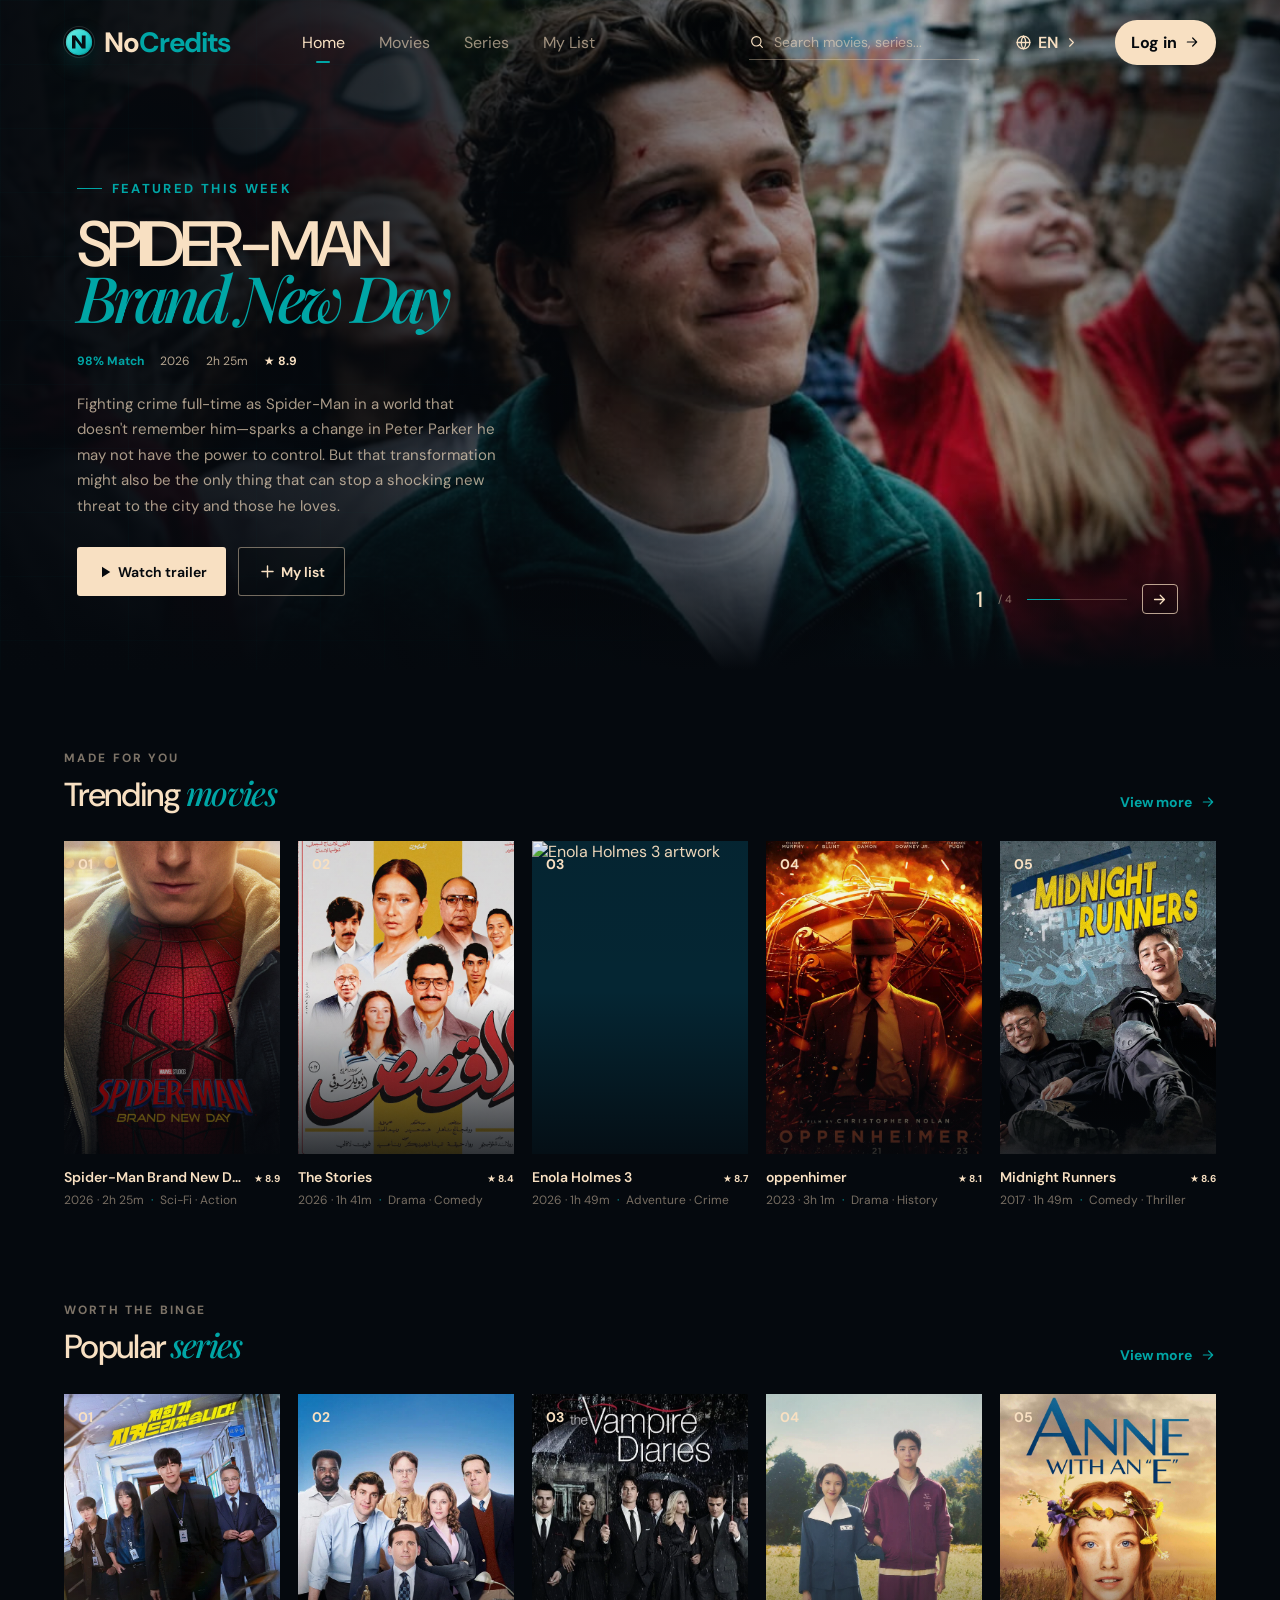
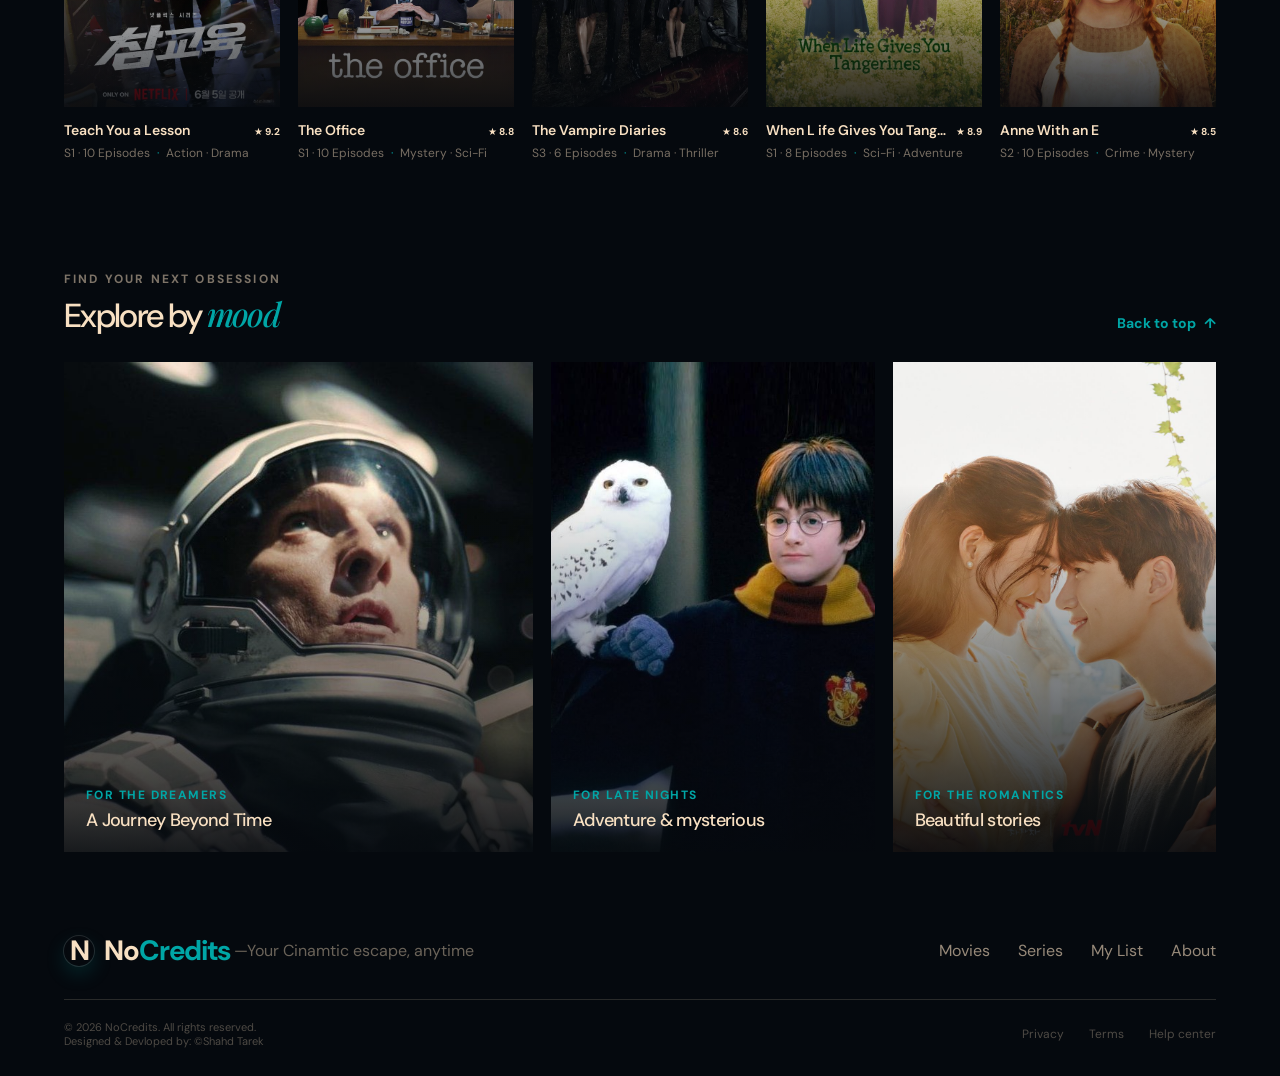
==== index.html @ e57b6f2c "Add files via upload" ====
<!doctype html>
<html lang="en">
  <head>
    <meta charset="UTF-8" />
    <meta name="viewport" content="width=device-width, initial-scale=1.0" />
    <meta name="description" content="NoCredits — your home for unforgettable movies and series." />
    <title>NoCredits — Watch what moves you</title>
    <link rel="icon" href="data:image/svg+xml,%3Csvg xmlns='http://www.w3.org/2000/svg' viewBox='0 0 64 64'%3E%3Ccircle cx='32' cy='32' r='30' fill='%2300a6a6'/%3E%3Cpath d='M20 45V19h8l8 13V19h8v26h-8l-8-13v13z' fill='%2305090e'/%3E%3C/svg%3E" />
    <link rel="stylesheet" href="style.css" />
    
</head>
  <body>
    
    <header class="site-header" id="siteHeader">
      <div class="header-inner">
        <a class="brand" href="#top" aria-label="NoCredits home">
          <span class="brand-mark" aria-hidden="true">
            <svg viewBox="0 0 64 64" role="img" aria-label="NoCredits logo">
              <defs>
                <linearGradient id="brandGlow" x1="0%" x2="100%" y1="0%" y2="100%">
                  <stop offset="0%" stop-color="#77f3e5"/>
                  <stop offset="55%" stop-color="#29d1d1"/>
                  <stop offset="100%" stop-color="#00a6a6"/>
                </linearGradient>
              </defs>
              <circle cx="32" cy="32" r="28" fill="url(#brandGlow)"/>
              <path d="M17 46V18h7.5l13.5 18.5V18H46v28h-7.8L24.5 27.5V46H17Z" fill="#051015"/>
            </svg>
          </span>
          <span class="brand-name">No<span>Credits</span></span>
        </a>
          <nav class="main-nav" id="mainNav" aria-label="Main navigation">
             <a class="nav-link active" href="index.html">Home</a>
            <a class="nav-link" href="movies.html">Movies</a>
            <a class="nav-link" href="./Series Project/series.html">Series</a>
              <a class="nav-link" href="my-list.html">My List</a>
             </nav>
        <div class="header-actions">
          <label class="search-box">
            <span class="search-icon" aria-hidden="true">
              <svg width="18" height="18" viewBox="0 0 24 24" fill="none" stroke="currentColor" stroke-width="1.8" stroke-linecap="round" stroke-linejoin="round">
                <circle cx="11" cy="11" r="7"></circle>
                <path d="m20 20-4-4"></path>
              </svg>
            </span>
            <input id="searchInput" type="search" placeholder="Search movies, series..." aria-label="Search movies and series" />
          </label>
          <div class="language-picker" id="languagePicker">
            <button class="language-button" id="languageButton" aria-label="Choose language" aria-expanded="false">
              <svg width="17" height="17" viewBox="0 0 24 24" fill="none" stroke="currentColor" stroke-width="1.8" stroke-linecap="round" stroke-linejoin="round">
                <circle cx="12" cy="12" r="9"></circle>
                <path d="M3 12h18M12 3a14 14 0 0 1 0 18M12 3a14 14 0 0 0 0 18"></path>
              </svg>
              <span id="selectedLanguage">EN</span>
              <svg width="15" height="15" viewBox="0 0 24 24" fill="none" stroke="currentColor" stroke-width="1.8" stroke-linecap="round" stroke-linejoin="round">
                <path d="m9 18 6-6-6-6"></path>
              </svg>
            </button>
            <ul class="language-menu" id="languageMenu" aria-label="Language options">
              <li><button class="language-option" type="button" data-lang="ar">العربية</button></li>
              <li><button class="language-option active" type="button" data-lang="en">English</button></li>
              <li><button class="language-option" type="button" data-lang="fr">Français</button></li>
            </ul>
          </div>
          <button class="login-button" id="loginButton">
            Log in
            <svg width="16" height="16" viewBox="0 0 24 24" fill="none" stroke="currentColor" stroke-width="1.8" stroke-linecap="round" stroke-linejoin="round">
              <path d="M5 12h14M13 6l6 6-6 6"></path>
            </svg>
          </button>
          <button class="menu-button" id="menuButton" aria-label="Open menu" aria-expanded="false">
            <svg width="23" height="23" viewBox="0 0 24 24" fill="none" stroke="currentColor" stroke-width="1.8" stroke-linecap="round" stroke-linejoin="round">
              <path d="M4 7h16M4 12h16M4 17h16"></path>
            </svg>
          </button>
        </div>
      </div>
    </header>




  

    <main id="top">
      <section class="hero" aria-label="Featured title">
        <img class="hero-image" src="9cfc95c79aabf78e9229b2271e0ae1a6.jpg" alt="peter parker" />
        <div class="hero-overlay"></div>
        <div class="hero-grid"></div>

        <div class="hero-content">
          <div class="eyebrow">
            <span class="eyebrow-line"></span>
            Featured this week
          </div>
          <h1 class="hero-title">SPIDER-MAN<br /><em>Brand New Day</em></h1>
          <div class="hero-meta">
            <span class="match">98% Match</span>
            <span>2026</span>
            <span>2h 25m</span>
            <span class="rating">★ 8.9</span>
          </div>
          <p class="hero-description">
            Fighting crime full-time as Spider-Man in a world that doesn't remember him—sparks a change in Peter Parker 
            he may not have the power to control. But that transformation might also be the only thing that can stop a shocking new threat to the city and those he loves.
          </p>
          <div class="hero-actions">
            <button class="primary-button" data-action="play" data-title="The Last Horizon">
              <svg width="18" height="18" viewBox="0 0 24 24" fill="currentColor" stroke="none"><path d="m8 5 11 7-11 7V5Z"></path></svg>
              Watch trailer
            </button>
            <button class="secondary-button" data-action="add" data-title="Spider-Man Brand New Day">
              <svg width="19" height="19" viewBox="0 0 24 24" fill="none" stroke="currentColor" stroke-width="1.8" stroke-linecap="round"><path d="M12 5v14M5 12h14"></path></svg>
              My list
            </button>
          </div>
        </div>
        <div class="hero-counter">
          <strong>1</strong>
          <span>/ 4</span>
          <div class="counter-line"><i></i></div>
          <button id="heroNext" aria-label="Scroll to next section">
            <svg width="17" height="17" viewBox="0 0 24 24" fill="none" stroke="currentColor" stroke-width="1.8" stroke-linecap="round" stroke-linejoin="round"><path d="M5 12h14M13 6l6 6-6 6"></path></svg>
          </button>
        </div>
      </section>




      <!-- trending movies section -->
      <section class="content-section" id="movies">
        <div class="section-heading">
          <div>
            <span class="section-kicker">Made for you</span>
            <h2 class="section-title">Trending <em>movies</em></h2>
          </div>
         <a class="see-all" href="movies.html">
        <span>View more</span>
        <svg width="16" height="16" viewBox="0 0 24 24" fill="none" stroke="currentColor" stroke-width="1.8" stroke-linecap="round" stroke-linejoin="round">
        <path d="M5 12h14M13 6l6 6-6 6"></path>
         </svg>
         </a>
        </div>
        <div class="media-grid" id="moviesGrid"></div>
      </section>






      
      <!-- popular series section -->
      <section class="content-section series-section" id="series">
        <div class="section-heading">
          <div>
            <span class="section-kicker">Worth the binge</span>
            <h2 class="section-title">Popular <em>series</em></h2>
          </div>
          <a class="see-all view-more-button" href="./Series Project/series.html" data-target="seriesGrid" aria-expanded="false">
            <span>View more</span>
            <svg width="16" height="16" viewBox="0 0 24 24" fill="none" stroke="currentColor" stroke-width="1.8" stroke-linecap="round" stroke-linejoin="round"><path d="M5 12h14M13 6l6 6-6 6"></path></svg>
          </a>
        </div>
        <div class="media-grid" id="seriesGrid"></div>
      </section>







      <!-- explore section -->
      <section class="discover-section" id="discover">
        <div class="section-heading">
          <div>
            <span class="section-kicker">Find your next obsession</span>
            <h2 class="section-title">Explore by <em>mood</em></h2>
          </div>
          <a href="#top" class="see-all">Back to top <span aria-hidden="true">↑</span></a>
        </div>
        <div class="mood-grid">
          <a class="mood-card mood-card-wide" href="#movies">
            <img src="matthieow.jpg" alt="A vast cinematic desert landscape" loading="lazy" />
            <span class="mood-overlay"></span>
            <span class="mood-copy"><small>For the dreamers</small><strong>A Journey Beyond Time</strong></span>
          </a>
          <a class="mood-card" href="#series">
            <img src="harry potter.jpg" alt="Rainy city street at night" loading="lazy" />
            <span class="mood-overlay"></span>
            <span class="mood-copy"><small>For late nights</small><strong>Adventure & mysterious</strong></span>
          </a>
          <a class="mood-card" href="#movies">
            <img src="hometown cha cha.jpg" alt="Stylish cinema scene" loading="lazy" />
            <span class="mood-overlay"></span>
            <span class="mood-copy"><small>For the romantics</small><strong>Beautiful stories</strong></span>
          </a>
        </div>
      </section>
    </main>






    <!-- <footer section> -->
    <footer class="site-footer">
      <div class="footer-top">
        <a class="brand" href="#top">
          <span class="brand-mark">N</span>
          <span class="brand-name">No<span>Credits</span></span>
        </a>
        <p class="footer-tag">—Your Cinamtic escape, anytime</p>
        <nav class="footer-links" aria-label="Footer navigation">
          <a href="#movies">Movies</a>
          <a href="#series">Series</a>
          <a href="/my-list.html">My List</a>
          <a href="#top">About</a>
        </nav>
      </div>
      <div class="footer-bottom">
        <span>© 2026 NoCredits. All rights reserved.
          <br>Designed & Devloped by: ©Shahd Tarek
        </span>
        <div class="footer-legal">
          <a href="#top">Privacy</a>
          <a href="#top">Terms</a>
          <a href="#top">Help center</a>
        </div>
      </div>
    </footer>












    <!-- toast notifications -->
    <div class="toast" id="toast" role="status" aria-live="polite"></div>

    <div class="login-modal" id="loginModal" aria-hidden="true">
      <div class="login-panel" role="dialog" aria-modal="true" aria-labelledby="loginTitle">
        <button class="login-close" id="loginClose" type="button" aria-label="Close login form">×</button>
        <h3 class="login-title" id="loginTitle">Login</h3>
        <form class="login-form" id="loginForm">
          <div class="login-field">
            <label for="loginName">Name</label>
            <input id="loginName" name="name" type="text" placeholder="Enter your name" required />
          </div>

          <div class="login-field">
            <label for="loginNumber">Number</label>
            <input id="loginNumber" name="number" type="tel" placeholder="Enter your number" required />
          </div>

          <div class="login-field">
            <label for="loginCountry">Country</label>
            <select id="loginCountry" name="country" required>
              <option value="" selected disabled>Select your country</option>
              <option value="United States">Egypt</option>
              <option value="United States">United States</option>
              <option value="United Kingdom">United Kingdom</option>
              <option value="India">India</option>
              <option value="France">France</option>
              <option value="Saudi Arabia">Saudi Arabia</option>
              <option value="UAE">UAE</option>
            </select>
          </div>
          <div class="login-field">
            <label for="loginEmail">Email</label>
            <input id="loginEmail" name="email" type="email" placeholder="Enter your email" required />
          </div>

          <button class="login-submit" type="submit">Login</button>
        </form>
      </div>
    </div>
    <script type="module" src="script.js"></script>
  </body>
</html>
---- style.css ----
@import url('https://fonts.googleapis.com/css2?family=DM+Sans:wght@400;500;600;700&family=Playfair+Display:ital,wght@0,500;0,600;1,500;1,600&display=swap');

:root {
  font-family: 'DM Sans', system-ui, sans-serif;
  color: #f8e0c2;
  background: #05090e;
  font-synthesis: none;
  text-rendering: optimizeLegibility;
  -webkit-font-smoothing: antialiased;
  -moz-osx-font-smoothing: grayscale;

  --ink:    #05090e;
  --deep:   #052633;
  --teal:   #005a68;
  --bright: #00a6a6;
  --cream:  #f8e0c2;
  --muted:  #8ca6aa;
  --line:   rgba(248, 224, 194, 0.15);
}

* { margin: 0;
  padding: 0;
  box-sizing: border-box;
}

html {
  scroll-behavior: smooth;
  font-size: 100%;
}

body {
  margin: 0;
  min-width: 320px;
  font-size: 16px;
  background: var(--ink);
}

button,
input {
  font: inherit;
}

button,
a {
  -webkit-tap-highlight-color: transparent;
}

a {
  color: inherit;
  text-decoration: none;
}

button {
  border: 0;
  cursor: pointer;
  background: transparent;
}

h1, h2, h3, p {
  margin: 0;
}

/* ---------- Header ---------- */
.site-header {
  position: absolute;
  top: 0;
  left: 0;
  right: 0;
  z-index: 50;
  height: 84px;
  transition: background 0.3s ease, backdrop-filter 0.3s ease;
}

.site-header.scrolled {
  background: rgba(5, 9, 14, 0.85);
  backdrop-filter: blur(12px);
}

.header-inner {
  display: flex;
  align-items: center;
  gap: 42px;
  height: 100%;
  padding: 0 clamp(24px, 5vw, 80px);
}

.brand {
  display: flex;
  align-items: center;
  gap: 10px;
  font-size: 28px;
  font-weight: 700;
  letter-spacing: -0.04em;
  flex-shrink: 0;
}

.brand-name span {
  color: var(--bright);
}

.brand-mark {
  position: relative;
  display: inline-flex;
  align-items: center;
  justify-content: center;
  width: 30px;
  height: 30px;
  border-radius: 50%;
  overflow: hidden;
  box-shadow: 0 0 0 1px rgba(255, 255, 255, 0.12), 0 8px 20px rgba(0, 166, 166, 0.18);
}

.brand-mark svg {
  display: block;
  width: 100%;
  height: 100%;
}

.brand-mark::after {
  content: '';
  position: absolute;
  inset: 2px;
  border: 1px solid rgba(5, 9, 14, 0.12);
  border-radius: 50%;
  pointer-events: none;
}

.main-nav {
  display: flex;
  align-items: center;
  gap: clamp(18px, 3vw, 34px);
  margin-right: auto;
  margin-left: 30px;
}

.nav-link,
.footer-links a {
  color: rgba(248, 224, 194, 0.6);
  font-size: 16px;
  transition: color 0.2s ease;
}

.nav-link:hover,
.nav-link.active,
.footer-links a:hover {
  color: var(--cream);
}

.nav-link.active::after {
  content: '';
  display: block;
  width: 14px;
  height: 2px;
  margin: 8px auto -10px;
  background: var(--bright);
  border-radius: 2px;
}

.header-actions {
  display: flex;
  align-items: center;
  gap: 28px !important;
  flex: 1;
  justify-content: flex-end;
}

.search-box {
  display: flex;
  align-items: center;
  gap: 9px;
  width: min(230px, 22vw);
  min-width: 120px;
  flex: 1;
  max-width: 230px;
  padding: 8px 0;
  border-bottom: 1px solid rgba(248, 224, 194, 0.35);
}

.search-box input {
  width: 100%;
  background: transparent;
  border: 0;
  outline: 0;
  color: var(--cream);
  font-size: 14px;
  min-width: 0;
}

.search-box input::placeholder {
  color: rgba(248, 224, 194, 0.55);
}

.search-icon {
  display: flex;
  align-items: center;
  justify-content: center;
  width: 16px;
  height: 16px;
  color: var(--cream);
}

.language-picker {
  position: relative;
  font-size: 14px;
}

.language-button {
  display: flex;
  align-items: center;
  gap: 6px;
  color: var(--cream);
  font-size: 16px;
  font-weight: 600;
  padding: 6px 8px;
  border-radius: 999px;
  transition: background 0.2s ease;
}

.language-button:hover {
  background: rgba(248, 224, 194, 0.06);
}

.language-menu {
  position: absolute;
  top: calc(100% + 10px);
  right: 0;
  min-width: 160px;
  margin: 0;
  padding: 8px;
  list-style: none;
  background:linear-gradient( #005a68 , #052633 60%);
  border: 1px solid rgba(248, 224, 194, 0.18);
  border-radius: 14px;
  box-shadow: 0 18px 34px rgba(0, 0, 0, 0.28);
  opacity: 0;
  pointer-events: none;
  transform: translateY(-8px);
  transition: opacity 0.2s ease, transform 0.2s ease;
  z-index: 20;
}

.language-picker.open .language-menu {
  opacity: 1;
  pointer-events: auto;
  transform: translateY(0);
}

.language-option {
  width: 100%;
  padding: 10px 12px;
  border-radius: 10px;
  color: rgba(248, 224, 194, 0.8);
  text-align: left;
  font-size: 16px;
  font-weight: 600;
  transition: background 0.15s ease, color 0.15s ease;
}

.language-option:hover,
.language-option.active {
  background: rgba(0, 166, 166, 0.14);
  color: var(--cream);
}

.login-button {
  display: flex;
  align-items: center;
  gap: 7px;
  padding: 12px 16px;
  border-radius: 22px;
  background: var(--cream);
  color: var(--ink);
  font-size: 16px;
  font-weight: 700;
  transition: background 0.2s ease, transform 0.2s ease;
}

.login-button:hover,
.primary-button:hover {
  background: #fff1dc;
  transform: translateY(-2px);
}

.menu-button {
  display: none;
  color: var(--cream);
}


















/* ---------- Hero ---------- */
.hero {
  position: relative;
  min-height: 670px;
  overflow: hidden;
}

.hero-image {
  position: absolute;
  inset: 0;
  width: 100%;
  height: 100%;
  object-fit: cover;
  object-position: 50% 35%;
  transform: scale(1.04);
  transform-origin: center center;
}

.hero-overlay {
  position: absolute;
  inset: 0;
  background:
    linear-gradient(90deg,
      rgba(5, 9, 14, 0.98) 0%,
      rgba(5, 9, 14, 0.85) 30%,
      rgba(5, 9, 14, 0.23) 74%,
      rgba(5, 9, 14, 0.62) 100%),
    linear-gradient(0deg, #05090e 0%, transparent 27%);
}

.hero-grid {
  position: absolute;
  inset: 0;
  background-image:
    linear-gradient(rgba(0, 166, 166, 0.08) 1px, transparent 1px),
    linear-gradient(90deg, rgba(0, 166, 166, 0.08) 1px, transparent 1px);
  background-size: 64px 64px;
  mask-image: linear-gradient(90deg, black, transparent 68%);
  opacity: 0.3;
}

.hero-content {
  position: relative;
  z-index: 1;
  left: clamp(24px, 6vw, 110px);
  max-width: 500px;
  padding-top: 180px;
}

.eyebrow,
.section-kicker {
  display: flex;
  align-items: center;
  gap: 10px;
  color: var(--bright);
  font-size: 13px;
  font-weight: 700;
  letter-spacing: 0.18em;
  text-transform: uppercase;
}

.eyebrow-line {
  width: 25px;
  height: 1px;
  background: var(--bright);
}

.hero-title {
  color: var(--cream);
  font-size: clamp(42px, 5vw, 88px);
  font-weight: 500;
  line-height: 0.82;
  letter-spacing: -0.08em;
  margin: 22px 0 24px;
}

.hero-title em,
.section-title em,
.banner-title em {
  color: var(--bright);
  font-family: 'Playfair Display', serif;
  font-weight: 500;
}

.hero-meta {
  display: flex;
  align-items: center;
  gap: 16px;
  color: rgba(248, 224, 194, 0.72);
  font-size: 12px;
}

.match {
  color: var(--bright);
  font-weight: 700;
}

.rating {
  color: var(--cream);
  font-weight: 700;
  white-space: nowrap;
}

.hero-description {
  color: rgba(248, 224, 194, 0.68);
  font-size: 15px;
  line-height: 1.7;
  max-width: 420px;
  margin: 23px 0 28px;
}

.hero-actions {
  display: flex;
  gap: 12px;
}

.primary-button,
.secondary-button {
  display: inline-flex;
  align-items: center;
  gap: 4px;
  padding: 14px 19px;
  border-radius: 3px;
  font-size: 14px;
  font-weight: 650;
  transition: transform 0.2s ease, background 0.2s ease, border-color 0.2s ease;
}

.primary-button {
  background: var(--cream);
  color: var(--ink);
}

.secondary-button {
  background: rgba(5, 9, 14, 0.35);
  border: 1px solid rgba(248, 224, 194, 0.45);
  color: var(--cream);
}

.secondary-button:hover {
  border-color: var(--cream);
  transform: translateY(-2px);
}

.hero-counter {
  position: absolute;
  bottom: 56px;
  right: clamp(24px, 8vw, 128px);
  z-index: 1;
  display: flex;
  align-items: center;
  gap: 15px;
}

.hero-counter strong {
  color: var(--cream);
  font-size: 22px;
  font-weight: 500;
}

.hero-counter span {
  color: rgba(248, 224, 194, 0.48);
  font-size: 11px;
}

.counter-line {
  width: 100px;
  height: 1px;
  background: rgba(248, 224, 194, 0.24);
}

.counter-line i {
  display: block;
  width: 33%;
  height: 1px;
  background: var(--bright);
}

.hero-counter button {
  display: flex;
  align-items: center;
  justify-content: center;
  width: 36px;
  height: 30px;
  border: 1px solid rgba(248, 224, 194, 0.72);
  border-radius: 4px;
  color: var(--cream);
  transition: background 0.2s ease, color 0.2s ease, transform 0.2s ease;
}

.hero-counter button:hover {
  background: var(--cream);
  color: var(--ink);
  transform: translateX(3px);
}











/* ---------- Content Sections ---------- */
.content-section {
  max-width: 1440px;
  margin: 0 auto;
  padding: 80px clamp(24px, 5vw, 80px) 0;
}

.series-section {
  padding-top: 94px;
}

.section-heading {
  display: flex;
  align-items: flex-end;
  justify-content: space-between;
  margin-bottom: 30px;
}

.section-kicker {
  color: rgba(248, 224, 194, 0.5);
  font-size: 12px;
  margin-bottom: 10px;
}

.section-title {
  color: var(--cream);
  font-size: clamp(24px, 2.6vw, 34px);
  font-weight: 500;
  line-height: 1;
  letter-spacing: -0.05em;
}

.see-all {
  display: inline-flex;
  align-items: center;
  gap: 8px;
  padding: 0;
  color: var(--bright);
  font-size: 14px;
  font-weight: 700;
  font-family: inherit;
}

.see-all svg {
  transition: transform 0.25s ease;
}

.see-all:hover {
  color: var(--cream);
}









/* ---------- Media Grid & Cards ---------- */
.media-grid {
  display: grid;
  grid-template-columns: repeat(5, minmax(0, 1fr));
  gap: 18px;
}

.media-card {
  min-width: 0;
  transition: opacity 0.25s ease, transform 0.25s ease;
}

.media-card.is-hidden,
.media-card.extra-card {
  display: none;
}

.media-grid.is-expanded .media-card.extra-card {
  display: block;
}

.poster-wrap {
  position: relative;
  aspect-ratio: 2 / 2.9;
  overflow: hidden;
  background: var(--deep);
}

.poster-wrap img {
  width: 100%;
  height: 100%;
  object-fit: cover;
  transition: transform 0.5s ease;
}

.poster-shade {
  position: absolute;
  inset: 0;
  background: linear-gradient(180deg,
    rgba(5, 9, 14, 0.05),
    transparent 48%,
    rgba(5, 9, 14, 0.8));
}

.media-card:hover .poster-wrap img {
  transform: scale(1.06);
}

.rank {
  position: absolute;
  top: 14px;
  left: 14px;
  color: var(--cream);
  font-size: 14px;
  font-weight: 700;
}

.quick-add,
.poster-play {
  position: absolute;
  display: flex;
  align-items: center;
  justify-content: center;
  background: rgba(5, 9, 14, 0.7);
  border: 1px solid rgba(248, 224, 194, 0.35);
  color: var(--cream);
  opacity: 0;
  transition: opacity 0.2s ease, background 0.2s ease, transform 0.2s ease;
}

.quick-add {
  top: 12px;
  right: 12px;
  width: 31px;
  height: 31px;
  border-radius: 50%;
}

.poster-play {
  bottom: 13px;
  left: 14px;
  width: 38px;
  height: 38px;
  border-radius: 50%;
}

.media-card:hover .quick-add,
.media-card:hover .poster-play {
  opacity: 1;
}

.quick-add:hover,
.poster-play:hover {
  background: var(--bright);
  color: var(--ink);
  transform: scale(1.08);
}

.card-copy {
  padding-top: 14px;
}

.card-title-row {
  display: flex;
  align-items: baseline;
  justify-content: space-between;
  gap: 8px;
}

.card-title-row h3 {
  color: var(--cream);
  font-size: 14px;
  font-weight: 600;
  white-space: nowrap;
  overflow: hidden;
  text-overflow: ellipsis;
}

.card-title-row .rating {
  font-size: 10px;
}

.card-copy p {
  color: rgba(248, 224, 194, 0.47);
  font-size: 12px;
  margin-top: 6px;
}

.card-copy p .dot {
  color: var(--bright);
  margin: 0 4px;
}








/* ---------- Explore by Mood ---------- */
.discover-section {
  max-width: 1440px;
  margin: 110px auto 0;
  padding: 0 clamp(24px, 5vw, 80px);
}

.mood-grid {
  display: grid;
  grid-template-columns: 1.45fr 1fr 1fr;
  gap: 18px;
}

.mood-card {
  position: relative;
  display: block;
  min-height: 240px;
  overflow: hidden;
  background: var(--deep);
}

.mood-card img {
  width: 100%;
  height: 100%;
  min-height: 240px;
  object-fit: cover;
  transition: transform 0.5s ease;
}

.mood-card:hover img {
  transform: scale(1.06);
}

.mood-overlay {
  position: absolute;
  inset: 0;
  background: linear-gradient(0deg, rgba(5, 9, 14, 0.92), transparent 75%);
}

.mood-copy {
  position: absolute;
  left: 22px;
  bottom: 20px;
  display: flex;
  flex-direction: column;
  gap: 5px;
}

.mood-copy small {
  color: var(--bright);
  font-size: 12px;
  font-weight: 700;
  letter-spacing: 0.12em;
  text-transform: uppercase;
}

.mood-copy strong {
  color: var(--cream);
  font-size: 18px;
  font-weight: 500;
  letter-spacing: -0.04em;
}






/* <my list> */

.list-page {
  padding-top: 150px;
  min-height: 70vh;
}

.list-page-inner {
  max-width: 1440px;
  margin: 0 auto;
  padding: 0 clamp(24px, 5vw, 80px) 40px;
}

.list-grid {
  grid-template-columns: repeat(5, minmax(0, 1fr));
}

.empty-list {
  display: flex;
  flex-direction: column;
  align-items: center;
  gap: 22px;
  padding: 90px 20px 40px;
  text-align: center;
  width: min(520px, 100%);
  margin: 0 auto;
}

.empty-list p {
  width: min(100%, 420px);
  color: rgba(248, 224, 194, 0.5);
  font-size: 34px;
  letter-spacing: 0.2cap;
  line-height: 1.4;
}

.empty-list .primary-button {
  margin-top: 54px !important;
  text-decoration: none;
}












/* ---------- Footer ---------- */
.site-footer {
  max-width: 1280px;
  margin: 80px auto 0;
  padding: 0 clamp(24px, 5vw, 80px) 28px;
}

.footer-top,
.footer-bottom {
  display: flex;
  align-items: center;
  justify-content: space-between;
}

.footer-top {
  border-bottom: 1px solid var(--line);
  padding-bottom: 30px;
}

.footer-tag {
  color: rgba(248, 224, 194, 0.42);
  font-size: 16px;
  margin-right: auto;
  padding-left: 4px;
}

.footer-links {
  display: flex;
  gap: 28px;
}

.footer-bottom {
  color: rgba(248, 224, 194, 0.3);
  font-size: 11px;
  padding-top: 20px;
}

.footer-legal {
  font-size: 12px;
  display: flex;
  gap: 25px;
}

.footer-legal a:hover {
  color: var(--cream);
}








/* ---------- Toast ---------- */
.toast {
  position: fixed;
  bottom: 24px;
  left: 50%;
  transform: translate(-50%, 15px);
  background: var(--cream);
  color: var(--ink);
  font-size: 12px;
  font-weight: 700;
  padding: 13px 18px;
  opacity: 0;
  pointer-events: none;
  z-index: 100;
  transition: opacity 0.25s ease, transform 0.25s ease;
}

.toast.show {
  opacity: 1;
  transform: translate(-50%, 0);
}

.login-modal {
  position: fixed;
  inset: 0;
  display: flex;
  align-items: center;
  justify-content: center;
  background: rgba(5, 9, 14, 0.72);
  backdrop-filter: blur(6px);
  z-index: 200;
  opacity: 0;
  pointer-events: none;
  transition: opacity 0.2s ease;
}

.login-modal.show {
  opacity: 1;
  pointer-events: auto;
}

.login-panel {
  position: relative;
  width: min(440px, calc(100vw - 32px));
  background: rgba(7, 14, 20, 0.97);
  border: 1px solid rgba(248, 224, 194, 0.18);
  border-radius: 22px;
  box-shadow: 0 25px 60px rgba(0, 0, 0, 0.4);
  padding: 26px 22px 20px;
}

.login-close {
  position: absolute;
  top: 14px;
  right: 14px;
  width: 34px;
  height: 34px;
  border-radius: 50%;
  color: var(--cream);
  background: rgba(248, 224, 194, 0.06);
  font-size: 22px;
  line-height: 1;
}

.login-title {
  color: var(--cream);
  font-size: 28px;
  letter-spacing: -0.04em;
  margin-bottom: 20px;
}

.login-form {
  display: flex;
  flex-direction: column;
  gap: 14px;
}

.login-field {
  display: flex;
  flex-direction: column;
  gap: 8px;
}

.login-field label {
  color: rgba(248, 224, 194, 0.74);
  font-size: 18px;
  font-weight: 600;
}

.login-field input,
.login-field select {
  width: 100%;
  font-size: 18px;
  font-weight: 600;
  padding: 12px 14px;
  border: 1px solid rgba(248, 224, 194, 0.2);
  border-radius: 12px;
  background:  #052633;
  color: var(--cream);
  outline: none;
}

.login-field input::placeholder {
  color: rgba(248, 224, 194, 0.36);
}

.login-submit {
  width: 100%;
  margin-top: 6px;
  padding: 14px 18px;
  border-radius: 12px;
  background: var(--cream);
  color: var(--ink);
  font-size: 20px;
  font-weight: 800;
}


@media (max-width: 900px) {
  .header-inner {
    gap: 20px;
  }

  .main-nav {
    gap: 18px;
  }

  .header-actions {
    gap: 14px;
    flex: 1;
  }

  .language-button {
    display: none;
  }

  .search-box {
    width: min(200px, 40vw);
    max-width: 200px;
  }

  .media-grid {
    grid-template-columns: repeat(3, minmax(0, 1fr));
    row-gap: 34px;
  }

  .discover-section {
    margin-left: 24px;
    margin-right: 24px;
    padding-left: 0;
    padding-right: 0;
  }

  .mood-grid {
    grid-template-columns: 1.2fr 1fr;
  }

  .mood-card-wide {
    grid-row: span 2;
  }
  .list-grid {
    grid-template-columns: repeat(3, minmax(0, 1fr));
    row-gap: 34px;
  }

  .list-grid .media-card:nth-child(n + 4) {
    display: block;
  }
}

@media (max-width: 650px) {
  .site-header {
    height: 70px;
  }

  .header-inner {
    gap: 12px;
  }

  .main-nav {
    display: none;
    position: absolute;
    top: 62px;
    left: 20px;
    right: 20px;
    flex-direction: column;
    gap: 18px;
    padding: 22px;
    background: rgba(5, 9, 14, 0.96);
    border: 1px solid var(--line);
  }

  .main-nav.open {
    display: flex;
  }

  .nav-link.active::after {
    display: none;
  }

  .menu-button {
    display: flex;
  }

  .header-actions {
    gap: 10px;
    width: auto;
  }

  .search-box {
    width: min(170px, 42vw);
    max-width: 170px;
    min-width: 110px;
  }

  .search-box input {
    display: block;
  }

  .login-button {
    padding: 10px 12px;
  }

  .login-button svg {
    display: none;
  }

  .hero {
    min-height: 690px;
  }

  .hero-image {
    object-position: 62% center;
  }

  .hero-overlay {
    background:
      linear-gradient(90deg, rgba(5, 9, 14, 0.9), rgba(5, 9, 14, 0.35)),
      linear-gradient(0deg, #05090e 0%, transparent 55%);
  }

  .hero-content {
    padding-top: 180px;
  }

  .hero-description {
    max-width: 310px;
  }

  .hero-counter {
    bottom: 30px;
    right: 24px;
  }

  .content-section {
    padding-top: 58px;
  }

  .section-heading {
    flex-direction: column;
    align-items: flex-start;
    gap: 16px;
  }

  .media-grid {
    grid-template-columns: repeat(2, minmax(0, 1fr));
    gap: 22px 12px;
  }

  .list-grid {
    grid-template-columns: repeat(2, minmax(0, 1fr));
    gap: 22px 12px;
  }

  .list-grid .media-card:nth-child(n + 3) {
    display: block;
  }

  .list-page {
    padding-top: 110px;
  }

  .discover-section {
    margin-top: 74px;
  }

  .mood-grid {
    display: flex;
    flex-direction: column;
    gap: 12px;
  }

  .mood-card,
  .mood-card img {
    min-height: 190px;
  }

  .site-footer {
    margin-top: 60px;
  }

  .footer-top {
    flex-direction: column;
    align-items: flex-start;
    gap: 20px;
  }

  .footer-tag {
    padding: 0;
  }

  .footer-links {
    flex-wrap: wrap;
    gap: 16px 24px;
  }

  .footer-bottom {
    flex-direction: column;
    align-items: flex-start;
    gap: 18px;
    line-height: 1.5;
  }
}
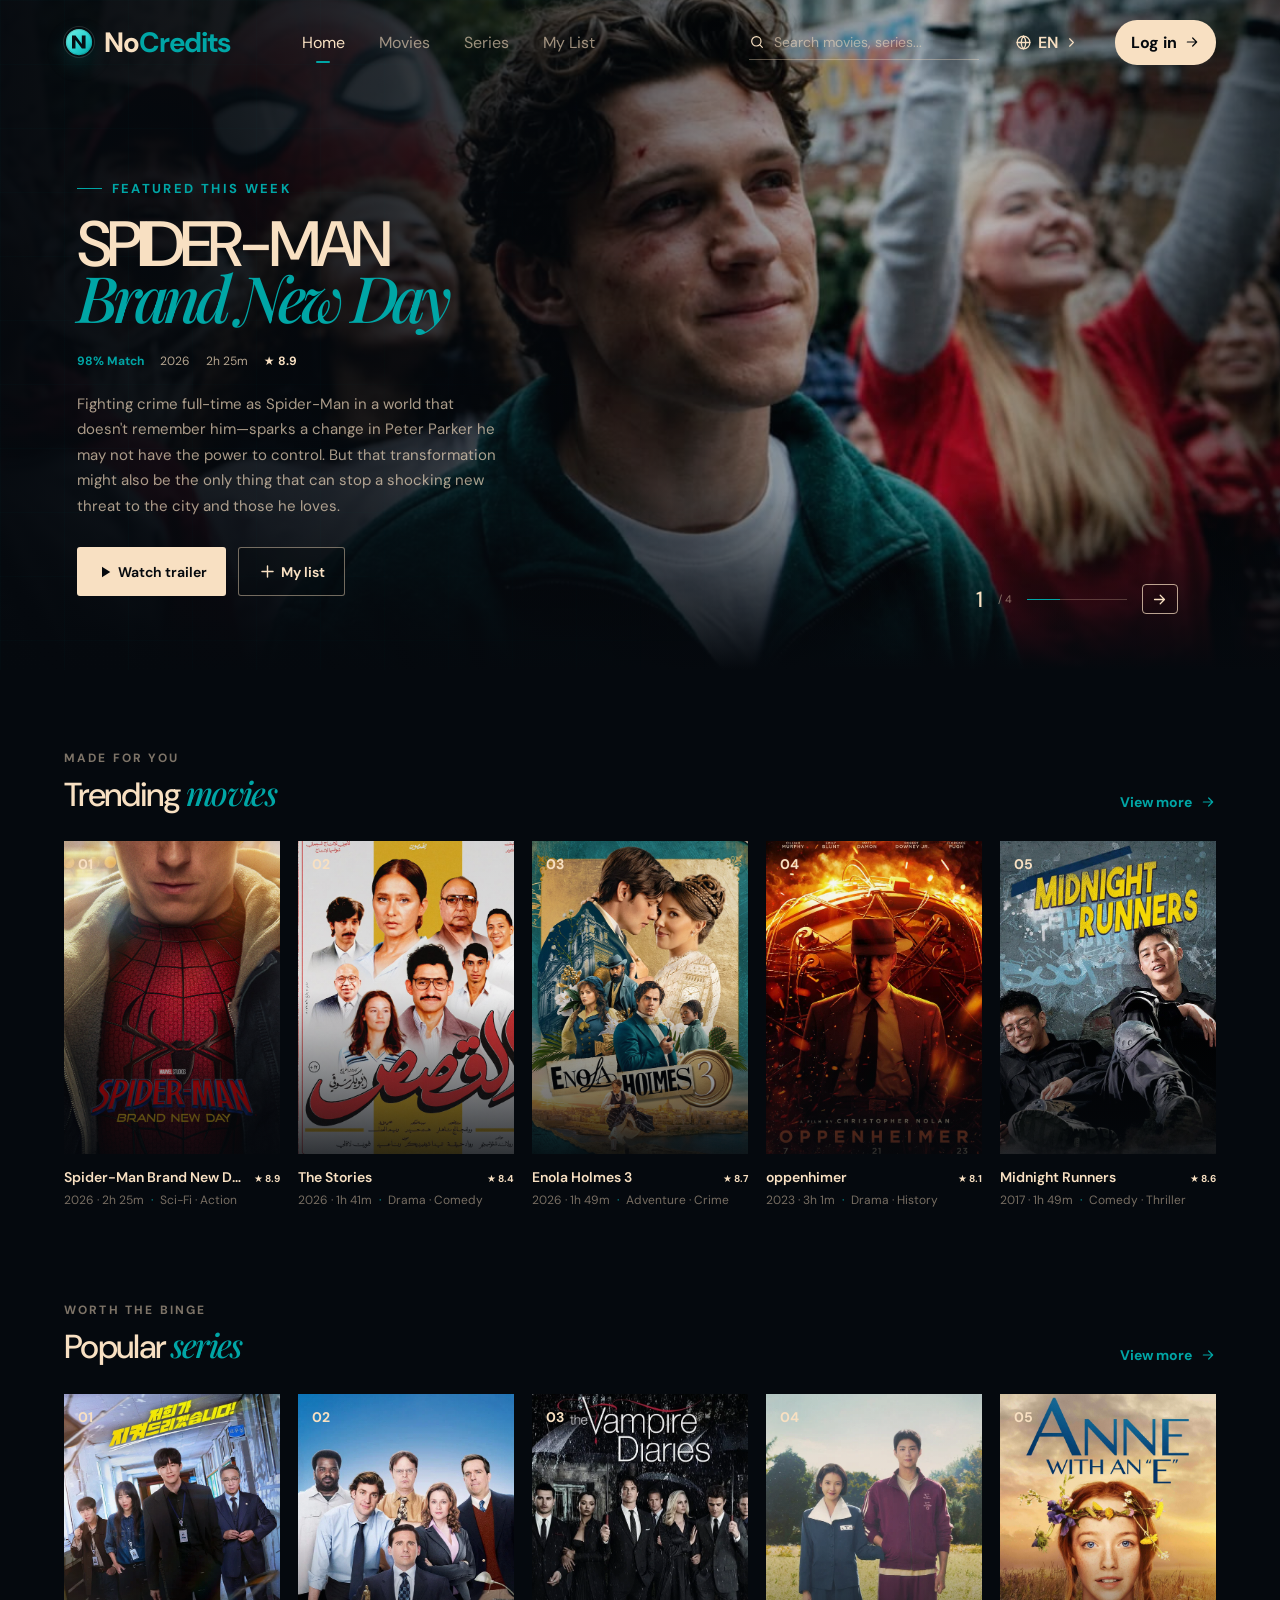
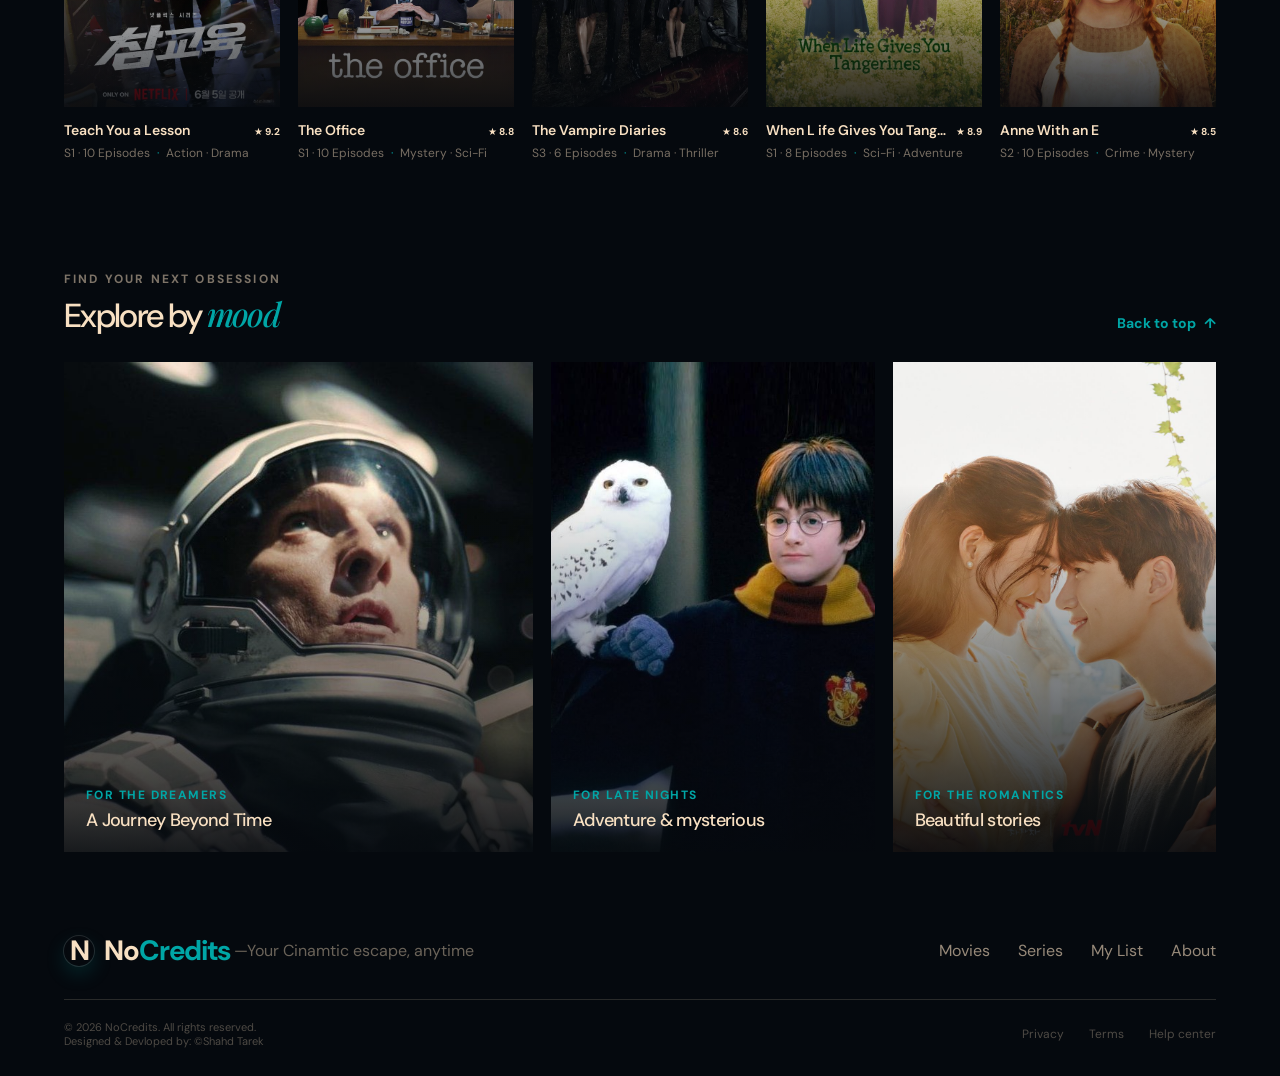
==== commit 45464172: "Reformat index.html for better readability The HTML document was reformatted with proper indentation" ====
--- a/index.html
+++ b/index.html
@@ -31,8 +31,8 @@
         </a>
           <nav class="main-nav" id="mainNav" aria-label="Main navigation">
              <a class="nav-link active" href="index.html">Home</a>
-            <a class="nav-link" href="movies.html">Movies</a>
-            <a class="nav-link" href="./Series Project/series.html">Series</a>
+            <a class="nav-link" href="index.html">Movies</a>
+            <a class="nav-link" href="index.html">Series</a>
               <a class="nav-link" href="my-list.html">My List</a>
              </nav>
         <div class="header-actions">
@@ -135,7 +135,7 @@
             <span class="section-kicker">Made for you</span>
             <h2 class="section-title">Trending <em>movies</em></h2>
           </div>
-         <a class="see-all" href="movies.html">
+         <a class="see-all" data-target="moviesGrid" aria-expanded="false" >
         <span>View more</span>
         <svg width="16" height="16" viewBox="0 0 24 24" fill="none" stroke="currentColor" stroke-width="1.8" stroke-linecap="round" stroke-linejoin="round">
         <path d="M5 12h14M13 6l6 6-6 6"></path>
@@ -158,7 +158,7 @@
             <span class="section-kicker">Worth the binge</span>
             <h2 class="section-title">Popular <em>series</em></h2>
           </div>
-          <a class="see-all view-more-button" href="./Series Project/series.html" data-target="seriesGrid" aria-expanded="false">
+          <a class="see-all view-more-button"  data-target="seriesGrid" aria-expanded="false">
             <span>View more</span>
             <svg width="16" height="16" viewBox="0 0 24 24" fill="none" stroke="currentColor" stroke-width="1.8" stroke-linecap="round" stroke-linejoin="round"><path d="M5 12h14M13 6l6 6-6 6"></path></svg>
           </a>
@@ -217,7 +217,7 @@
         <nav class="footer-links" aria-label="Footer navigation">
           <a href="#movies">Movies</a>
           <a href="#series">Series</a>
-          <a href="/my-list.html">My List</a>
+          <a href="my-list.html">My List</a>
           <a href="#top">About</a>
         </nav>
       </div>
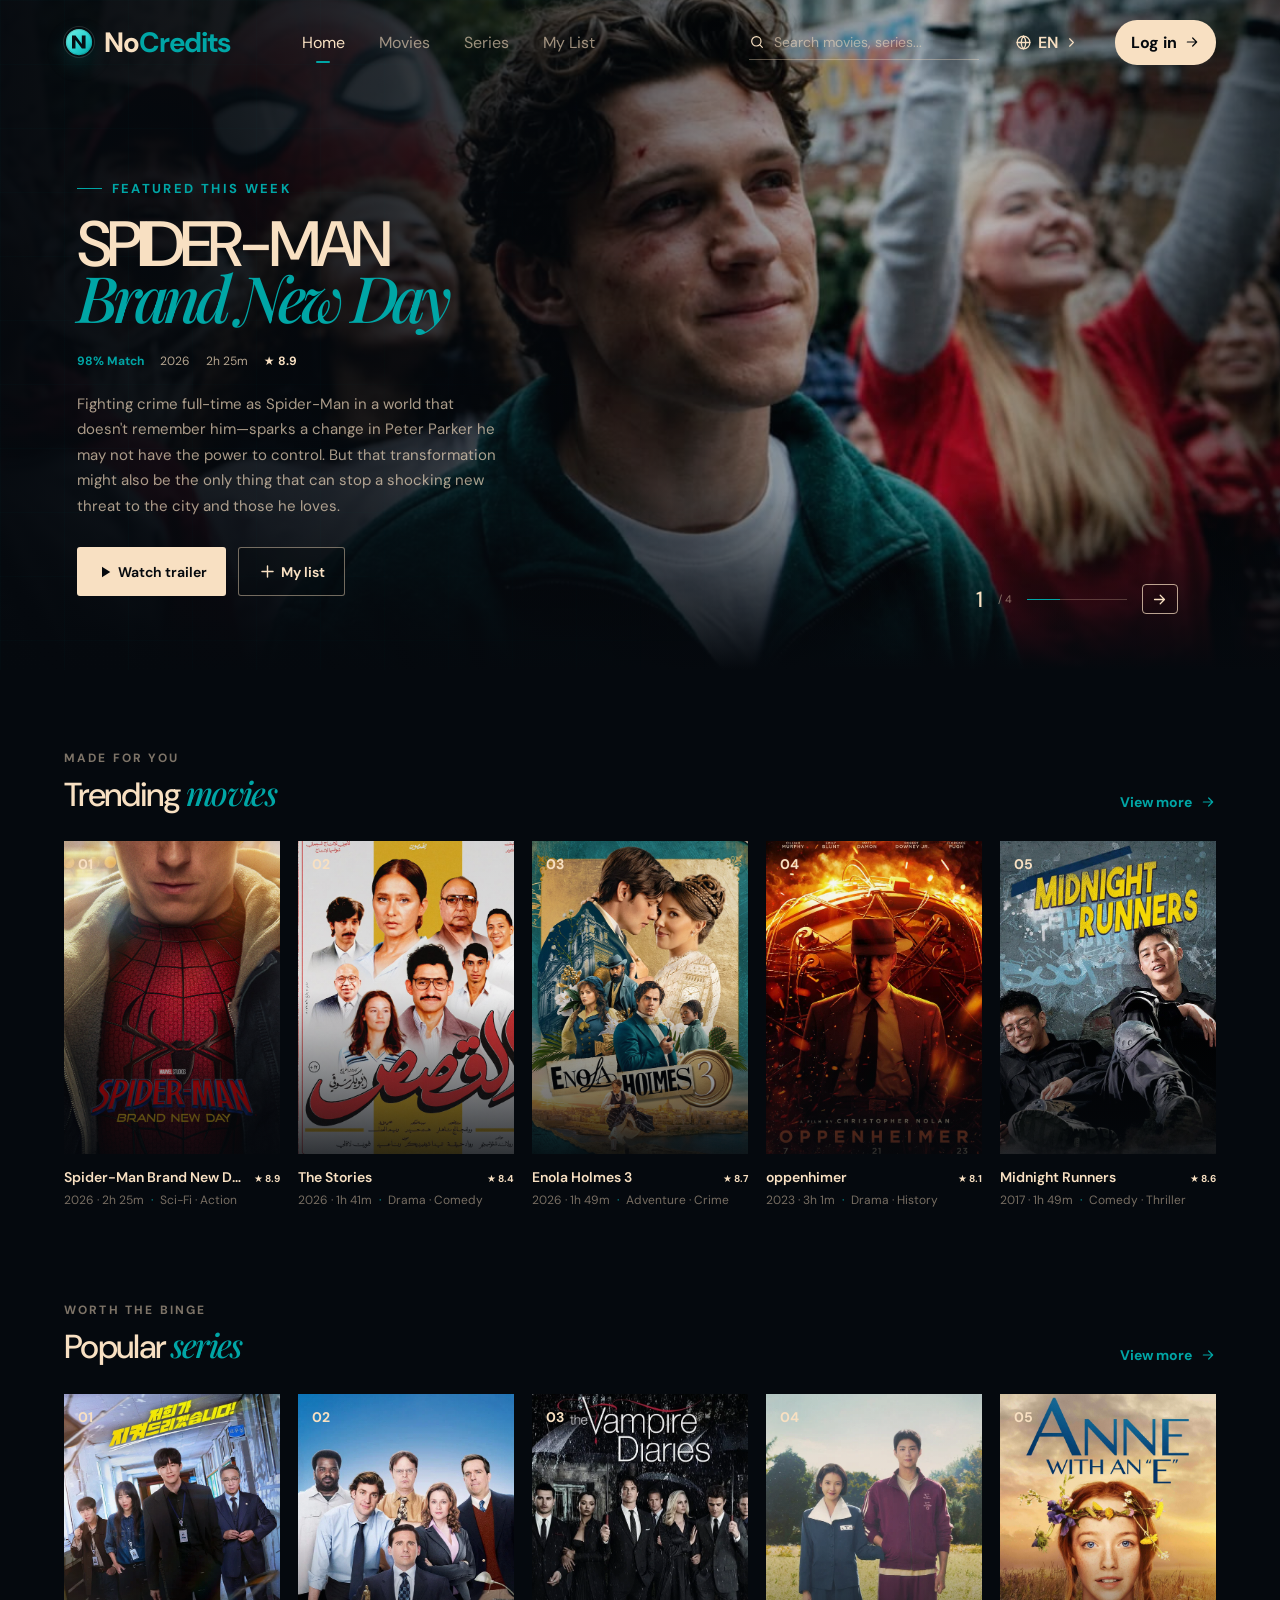
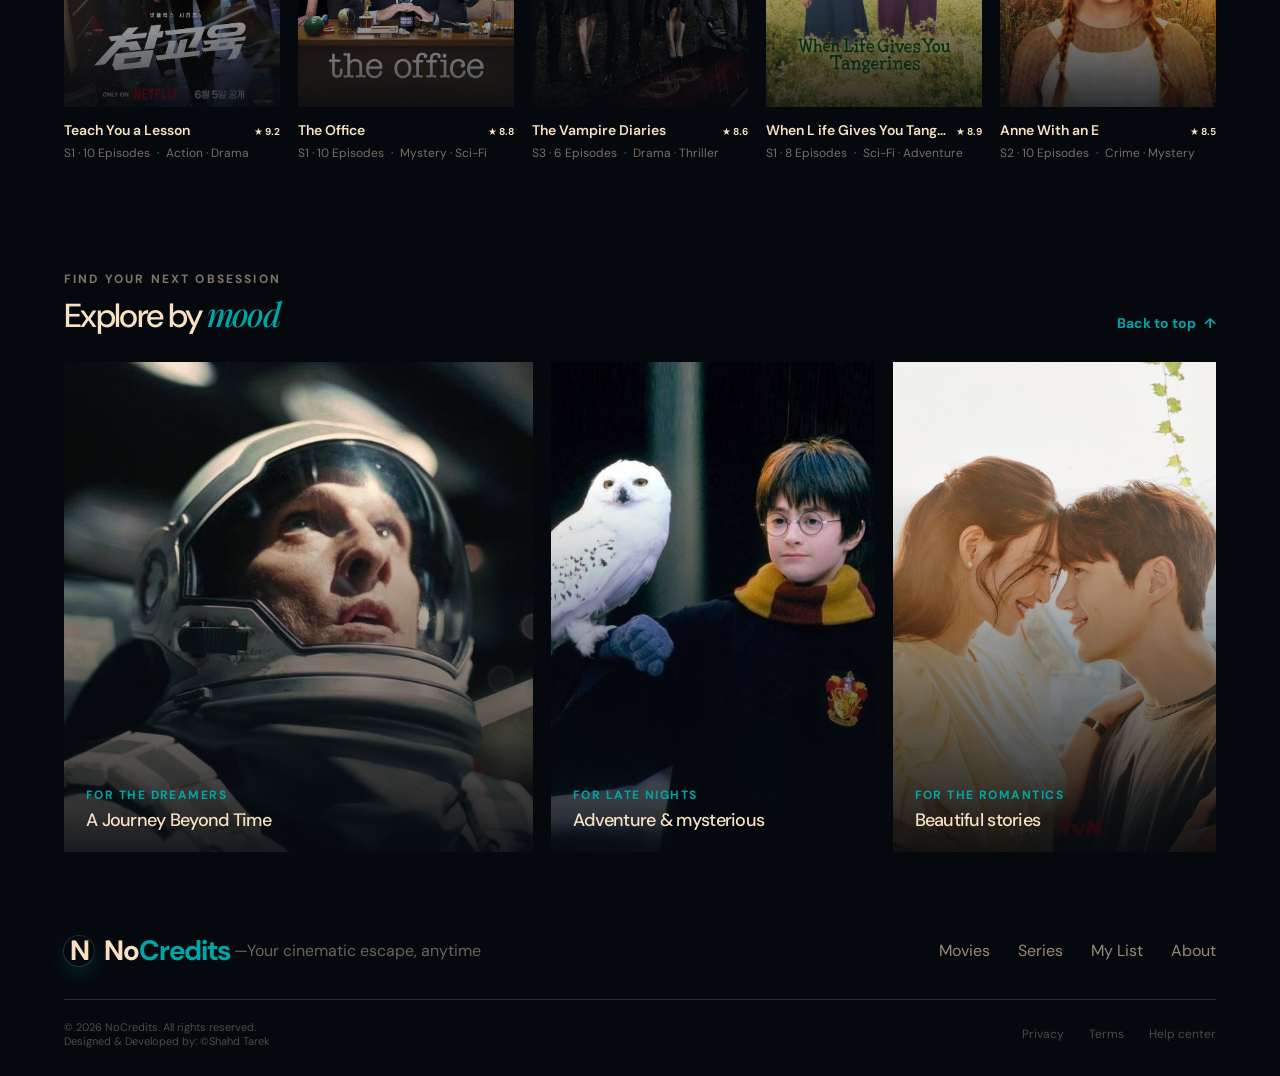
==== commit a2815eaf: "Fix HTML formatting and remove duplicate content" ====
--- a/index.html
+++ b/index.html
@@ -7,10 +7,8 @@
     <title>NoCredits — Watch what moves you</title>
     <link rel="icon" href="data:image/svg+xml,%3Csvg xmlns='http://www.w3.org/2000/svg' viewBox='0 0 64 64'%3E%3Ccircle cx='32' cy='32' r='30' fill='%2300a6a6'/%3E%3Cpath d='M20 45V19h8l8 13V19h8v26h-8l-8-13v13z' fill='%2305090e'/%3E%3C/svg%3E" />
     <link rel="stylesheet" href="style.css" />
-    
-</head>
+  </head>
   <body>
-    
     <header class="site-header" id="siteHeader">
       <div class="header-inner">
         <a class="brand" href="#top" aria-label="NoCredits home">
@@ -29,12 +27,14 @@
           </span>
           <span class="brand-name">No<span>Credits</span></span>
         </a>
-          <nav class="main-nav" id="mainNav" aria-label="Main navigation">
-             <a class="nav-link active" href="index.html">Home</a>
-            <a class="nav-link" href="index.html">Movies</a>
-            <a class="nav-link" href="index.html">Series</a>
-              <a class="nav-link" href="my-list.html">My List</a>
-             </nav>
+
+        <nav class="main-nav" id="mainNav" aria-label="Main navigation">
+          <a class="nav-link active" href="#top">Home</a>
+          <a class="nav-link" href="#movies">Movies</a>
+          <a class="nav-link" href="#series">Series</a>
+          <a class="nav-link" href="my-list.html">My List</a>
+        </nav>
+
         <div class="header-actions">
           <label class="search-box">
             <span class="search-icon" aria-hidden="true">
@@ -45,6 +45,7 @@
             </span>
             <input id="searchInput" type="search" placeholder="Search movies, series..." aria-label="Search movies and series" />
           </label>
+
           <div class="language-picker" id="languagePicker">
             <button class="language-button" id="languageButton" aria-label="Choose language" aria-expanded="false">
               <svg width="17" height="17" viewBox="0 0 24 24" fill="none" stroke="currentColor" stroke-width="1.8" stroke-linecap="round" stroke-linejoin="round">
@@ -62,12 +63,14 @@
               <li><button class="language-option" type="button" data-lang="fr">Français</button></li>
             </ul>
           </div>
+
           <button class="login-button" id="loginButton">
             Log in
             <svg width="16" height="16" viewBox="0 0 24 24" fill="none" stroke="currentColor" stroke-width="1.8" stroke-linecap="round" stroke-linejoin="round">
               <path d="M5 12h14M13 6l6 6-6 6"></path>
             </svg>
           </button>
+
           <button class="menu-button" id="menuButton" aria-label="Open menu" aria-expanded="false">
             <svg width="23" height="23" viewBox="0 0 24 24" fill="none" stroke="currentColor" stroke-width="1.8" stroke-linecap="round" stroke-linejoin="round">
               <path d="M4 7h16M4 12h16M4 17h16"></path>
@@ -76,11 +79,6 @@
         </div>
       </div>
     </header>
-
-
-
-
-  
 
     <main id="top">
       <section class="hero" aria-label="Featured title">
@@ -101,7 +99,7 @@
             <span class="rating">★ 8.9</span>
           </div>
           <p class="hero-description">
-            Fighting crime full-time as Spider-Man in a world that doesn't remember him—sparks a change in Peter Parker 
+            Fighting crime full-time as Spider-Man in a world that doesn't remember him—sparks a change in Peter Parker
             he may not have the power to control. But that transformation might also be the only thing that can stop a shocking new threat to the city and those he loves.
           </p>
           <div class="hero-actions">
@@ -115,6 +113,7 @@
             </button>
           </div>
         </div>
+
         <div class="hero-counter">
           <strong>1</strong>
           <span>/ 4</span>
@@ -125,54 +124,38 @@
         </div>
       </section>
 
-
-
-
-      <!-- trending movies section -->
       <section class="content-section" id="movies">
         <div class="section-heading">
           <div>
             <span class="section-kicker">Made for you</span>
             <h2 class="section-title">Trending <em>movies</em></h2>
           </div>
-         <a class="see-all" data-target="moviesGrid" aria-expanded="false" >
-        <span>View more</span>
-        <svg width="16" height="16" viewBox="0 0 24 24" fill="none" stroke="currentColor" stroke-width="1.8" stroke-linecap="round" stroke-linejoin="round">
-        <path d="M5 12h14M13 6l6 6-6 6"></path>
-         </svg>
-         </a>
+          <a class="see-all view-more-button" href="#movies" data-target="moviesGrid" aria-expanded="false">
+            <span>View more</span>
+            <svg width="16" height="16" viewBox="0 0 24 24" fill="none" stroke="currentColor" stroke-width="1.8" stroke-linecap="round" stroke-linejoin="round">
+              <path d="M5 12h14M13 6l6 6-6 6"></path>
+            </svg>
+          </a>
         </div>
         <div class="media-grid" id="moviesGrid"></div>
       </section>
 
-
-
-
-
-
-      
-      <!-- popular series section -->
       <section class="content-section series-section" id="series">
         <div class="section-heading">
           <div>
             <span class="section-kicker">Worth the binge</span>
             <h2 class="section-title">Popular <em>series</em></h2>
           </div>
-          <a class="see-all view-more-button"  data-target="seriesGrid" aria-expanded="false">
+          <a class="see-all view-more-button" href="#series" data-target="seriesGrid" aria-expanded="false">
             <span>View more</span>
-            <svg width="16" height="16" viewBox="0 0 24 24" fill="none" stroke="currentColor" stroke-width="1.8" stroke-linecap="round" stroke-linejoin="round"><path d="M5 12h14M13 6l6 6-6 6"></path></svg>
+            <svg width="16" height="16" viewBox="0 0 24 24" fill="none" stroke="currentColor" stroke-width="1.8" stroke-linecap="round" stroke-linejoin="round">
+              <path d="M5 12h14M13 6l6 6-6 6"></path>
+            </svg>
           </a>
         </div>
         <div class="media-grid" id="seriesGrid"></div>
       </section>
 
-
-
-
-
-
-
-      <!-- explore section -->
       <section class="discover-section" id="discover">
         <div class="section-heading">
           <div>
@@ -201,19 +184,13 @@
       </section>
     </main>
 
-
-
-
-
-
-    <!-- <footer section> -->
     <footer class="site-footer">
       <div class="footer-top">
         <a class="brand" href="#top">
           <span class="brand-mark">N</span>
           <span class="brand-name">No<span>Credits</span></span>
         </a>
-        <p class="footer-tag">—Your Cinamtic escape, anytime</p>
+        <p class="footer-tag">—Your cinematic escape, anytime</p>
         <nav class="footer-links" aria-label="Footer navigation">
           <a href="#movies">Movies</a>
           <a href="#series">Series</a>
@@ -223,7 +200,7 @@
       </div>
       <div class="footer-bottom">
         <span>© 2026 NoCredits. All rights reserved.
-          <br>Designed & Devloped by: ©Shahd Tarek
+          <br>Designed & Developed by: ©Shahd Tarek
         </span>
         <div class="footer-legal">
           <a href="#top">Privacy</a>
@@ -233,18 +210,6 @@
       </div>
     </footer>
 
-
-
-
-
-
-
-
-
-
-
-
-    <!-- toast notifications -->
     <div class="toast" id="toast" role="status" aria-live="polite"></div>
 
     <div class="login-modal" id="loginModal" aria-hidden="true">
@@ -266,7 +231,7 @@
             <label for="loginCountry">Country</label>
             <select id="loginCountry" name="country" required>
               <option value="" selected disabled>Select your country</option>
-              <option value="United States">Egypt</option>
+              <option value="Egypt">Egypt</option>
               <option value="United States">United States</option>
               <option value="United Kingdom">United Kingdom</option>
               <option value="India">India</option>
@@ -275,6 +240,7 @@
               <option value="UAE">UAE</option>
             </select>
           </div>
+
           <div class="login-field">
             <label for="loginEmail">Email</label>
             <input id="loginEmail" name="email" type="email" placeholder="Enter your email" required />
@@ -284,6 +250,7 @@
         </form>
       </div>
     </div>
+
     <script type="module" src="script.js"></script>
   </body>
 </html>
